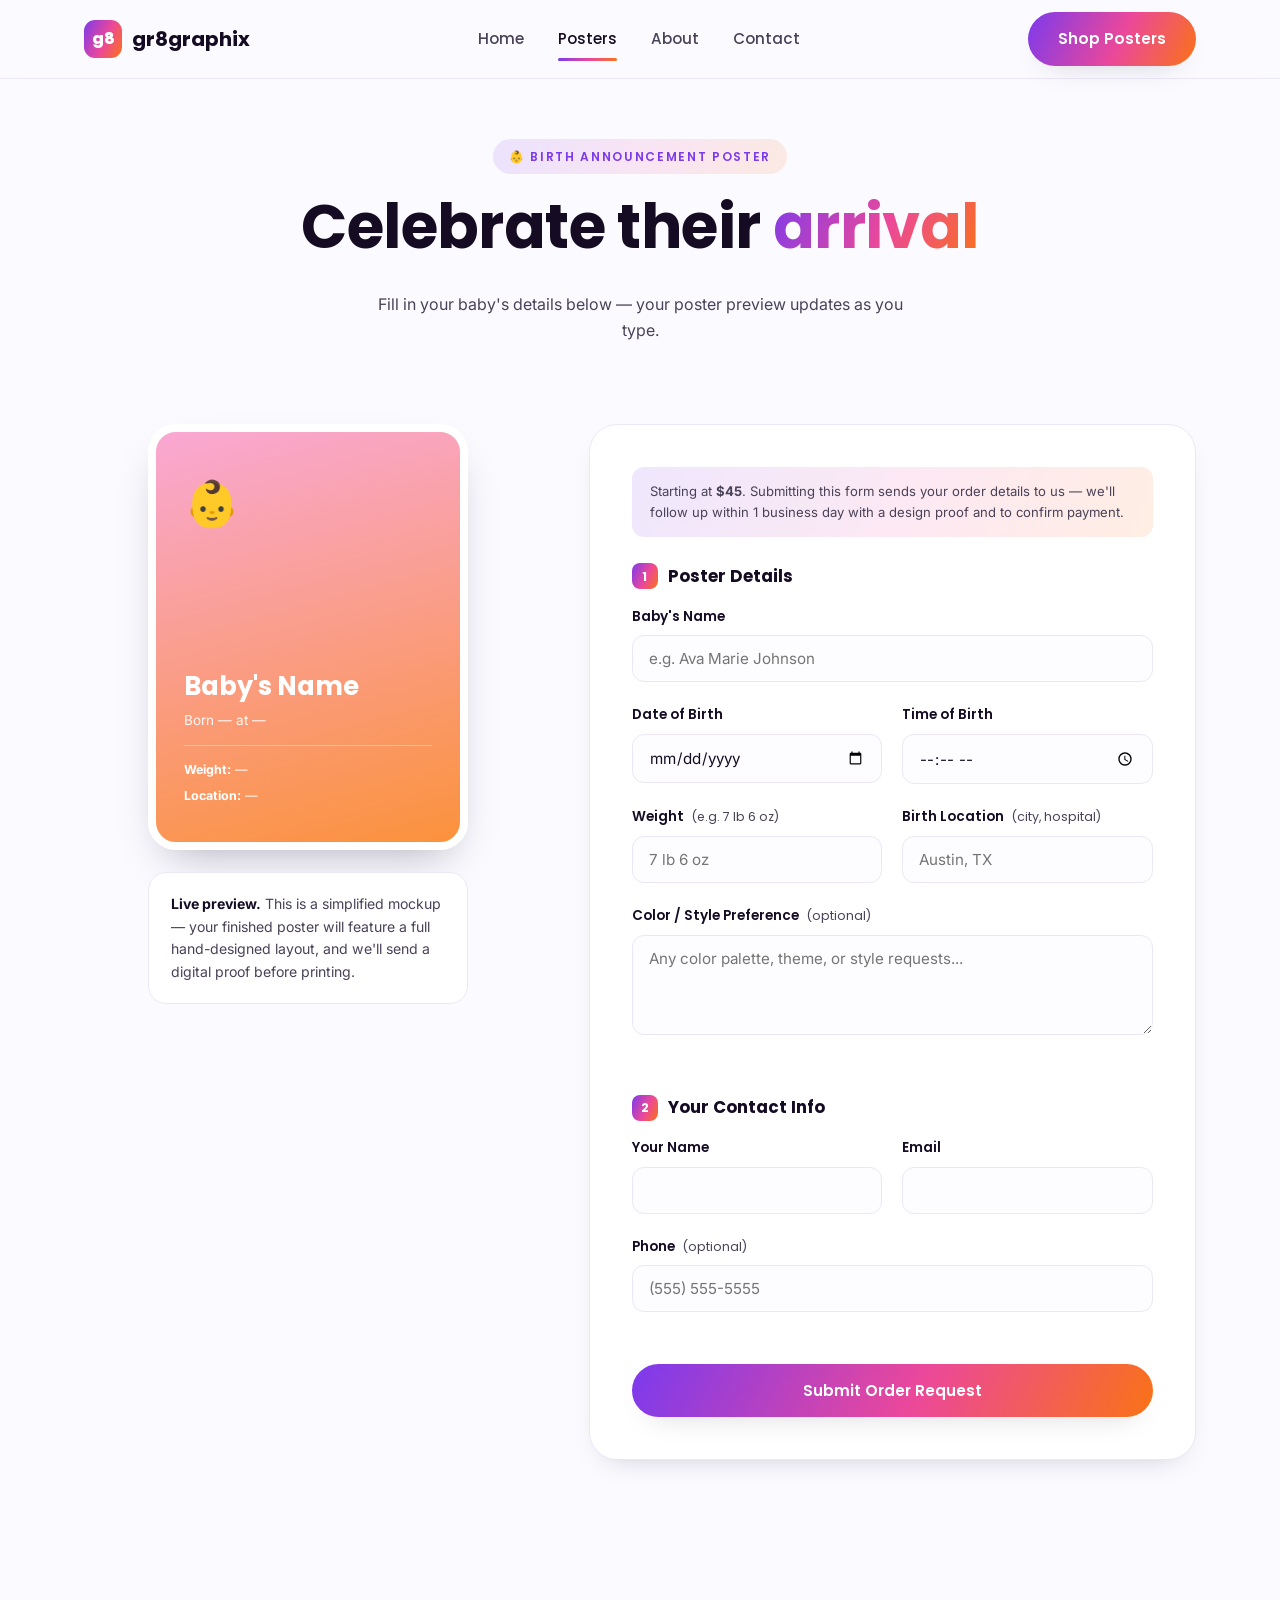
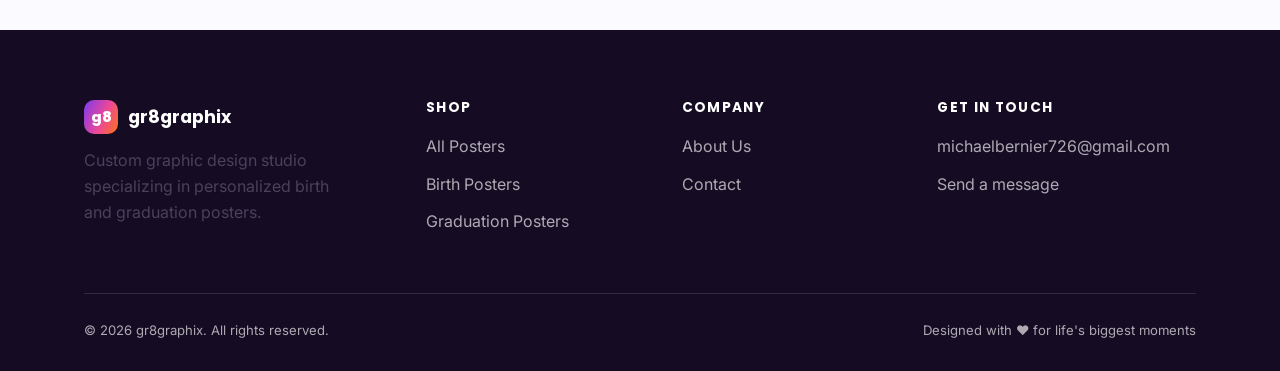
==== birth.html @ 395bb6df "Add gr8graphix website: home, poster options, buy pages, about, contact Static multi-page site with " ====
<!DOCTYPE html>
<html lang="en">
<head>
<meta charset="UTF-8">
<meta name="viewport" content="width=device-width, initial-scale=1.0">
<title>Custom Birth Announcement Poster — gr8graphix</title>
<meta name="description" content="Design a custom birth announcement poster with your baby's name, birth date, time, weight, and location.">
<link rel="preconnect" href="https://fonts.googleapis.com">
<link href="https://fonts.googleapis.com/css2?family=Inter:wght@400;500;600&family=Poppins:wght@600;700;800&display=swap" rel="stylesheet">
<link rel="stylesheet" href="css/style.css">
</head>
<body data-page="posters">

<header class="navbar">
  <div class="container">
    <a href="index.html" class="logo">
      <span class="mark">g8</span>
      gr8graphix
    </a>
    <nav class="nav-links">
      <a href="index.html" data-nav="home">Home</a>
      <a href="posters.html" data-nav="posters">Posters</a>
      <a href="about.html" data-nav="about">About</a>
      <a href="contact.html" data-nav="contact">Contact</a>
    </nav>
    <div class="nav-cta">
      <a href="posters.html" class="btn btn-primary">Shop Posters</a>
      <button class="nav-toggle" aria-label="Toggle menu">
        <span></span><span></span><span></span>
      </button>
    </div>
  </div>
</header>

<main>

  <section class="page-header" style="padding-bottom:0;">
    <div class="container">
      <span class="eyebrow">👶 Birth Announcement Poster</span>
      <h1>Celebrate their <span class="gradient-text">arrival</span></h1>
      <p>Fill in your baby's details below — your poster preview updates as you type.</p>
    </div>
  </section>

  <section>
    <div class="container">
      <div class="buy-layout">

        <div class="buy-preview">
          <div class="preview-poster birth" data-preview="birth">
            <div class="top-emoji">👶</div>
            <div>
              <div class="p-name">Baby's Name</div>
              <div class="p-line">Born <span class="p-date">—</span> at <span class="p-time">—</span></div>
              <div class="p-footer">
                <span><strong>Weight:</strong> <span class="p-weight">—</span></span>
                <span><strong>Location:</strong> <span class="p-location">—</span></span>
              </div>
            </div>
          </div>
          <div class="preview-note">
            <strong>Live preview.</strong> This is a simplified mockup — your finished poster will feature a
            full hand-designed layout, and we'll send a digital proof before printing.
          </div>
        </div>

        <div>
          <div class="form-card">
            <div class="form-note">
              Starting at <strong>$45</strong>. Submitting this form sends your order details to us —
              we'll follow up within 1 business day with a design proof and to confirm payment.
            </div>

            <form id="birth-order-form" novalidate>
              <fieldset>
                <legend><span class="badge">1</span> Poster Details</legend>

                <div class="field">
                  <label for="babyName">Baby's Name</label>
                  <input type="text" id="babyName" name="babyName" placeholder="e.g. Ava Marie Johnson" required>
                </div>

                <div class="form-row">
                  <div class="field">
                    <label for="birthDate">Date of Birth</label>
                    <input type="date" id="birthDate" name="birthDate" required>
                  </div>
                  <div class="field">
                    <label for="birthTime">Time of Birth</label>
                    <input type="time" id="birthTime" name="birthTime" required>
                  </div>
                </div>

                <div class="form-row">
                  <div class="field">
                    <label for="weight">Weight <span class="hint">(e.g. 7 lb 6 oz)</span></label>
                    <input type="text" id="weight" name="weight" placeholder="7 lb 6 oz" required>
                  </div>
                  <div class="field">
                    <label for="location">Birth Location <span class="hint">(city, hospital)</span></label>
                    <input type="text" id="location" name="location" placeholder="Austin, TX" required>
                  </div>
                </div>

                <div class="field">
                  <label for="notes">Color / Style Preference <span class="hint">(optional)</span></label>
                  <textarea id="notes" name="notes" placeholder="Any color palette, theme, or style requests..."></textarea>
                </div>
              </fieldset>

              <fieldset>
                <legend><span class="badge">2</span> Your Contact Info</legend>

                <div class="form-row">
                  <div class="field">
                    <label for="customerName">Your Name</label>
                    <input type="text" id="customerName" name="customerName" required>
                  </div>
                  <div class="field">
                    <label for="customerEmail">Email</label>
                    <input type="email" id="customerEmail" name="customerEmail" required>
                  </div>
                </div>

                <div class="field">
                  <label for="customerPhone">Phone <span class="hint">(optional)</span></label>
                  <input type="tel" id="customerPhone" name="customerPhone" placeholder="(555) 555-5555">
                </div>
              </fieldset>

              <button type="submit" class="btn btn-primary btn-block">Submit Order Request</button>
              <div id="birth-form-status" class="form-status"></div>
            </form>
          </div>
        </div>

      </div>
    </div>
  </section>

</main>

<footer>
  <div class="container">
    <div class="footer-grid">
      <div>
        <div class="footer-logo">
          <span class="mark">g8</span>
          <span>gr8graphix</span>
        </div>
        <p style="max-width:260px;">Custom graphic design studio specializing in personalized birth and graduation posters.</p>
      </div>
      <div>
        <h4>Shop</h4>
        <ul>
          <li><a href="posters.html">All Posters</a></li>
          <li><a href="birth.html">Birth Posters</a></li>
          <li><a href="graduation.html">Graduation Posters</a></li>
        </ul>
      </div>
      <div>
        <h4>Company</h4>
        <ul>
          <li><a href="about.html">About Us</a></li>
          <li><a href="contact.html">Contact</a></li>
        </ul>
      </div>
      <div>
        <h4>Get in touch</h4>
        <ul>
          <li><a href="mailto:michaelbernier726@gmail.com">michaelbernier726@gmail.com</a></li>
          <li><a href="contact.html">Send a message</a></li>
        </ul>
      </div>
    </div>
    <div class="footer-bottom">
      <span>© <span data-year></span> gr8graphix. All rights reserved.</span>
      <span>Designed with ♥ for life's biggest moments</span>
    </div>
  </div>
</footer>

<script src="js/main.js"></script>
</body>
</html>
---- css/style.css ----
/* ==========================================================================
   gr8graphix — Bold & Modern theme
   ========================================================================== */

:root {
  --purple: #7c3aed;
  --pink: #ec4899;
  --orange: #f97316;
  --gradient: linear-gradient(115deg, var(--purple) 0%, var(--pink) 55%, var(--orange) 100%);
  --gradient-soft: linear-gradient(115deg, rgba(124,58,237,0.12) 0%, rgba(236,72,153,0.12) 55%, rgba(249,115,22,0.12) 100%);
  --ink: #150c24;
  --ink-soft: #4a4258;
  --bg: #fbfaff;
  --card: #ffffff;
  --line: #ece7f6;
  --radius-lg: 28px;
  --radius-md: 18px;
  --radius-sm: 12px;
  --shadow: 0 20px 45px -20px rgba(21, 12, 36, 0.35);
  --shadow-soft: 0 12px 30px -18px rgba(21, 12, 36, 0.25);
  font-size: 16px;
}

* { box-sizing: border-box; }

html { scroll-behavior: smooth; }

body {
  margin: 0;
  background: var(--bg);
  color: var(--ink);
  font-family: 'Inter', -apple-system, BlinkMacSystemFont, 'Segoe UI', sans-serif;
  line-height: 1.6;
  -webkit-font-smoothing: antialiased;
}

h1, h2, h3, h4 {
  font-family: 'Poppins', 'Inter', sans-serif;
  line-height: 1.15;
  margin: 0 0 0.5em;
  letter-spacing: -0.01em;
}

h1 { font-size: clamp(2.4rem, 5vw, 3.8rem); font-weight: 700; }
h2 { font-size: clamp(1.8rem, 3.4vw, 2.6rem); font-weight: 700; }
h3 { font-size: 1.3rem; font-weight: 600; }

p { margin: 0 0 1em; color: var(--ink-soft); }

a { color: inherit; text-decoration: none; }

img { max-width: 100%; display: block; }

.container {
  width: 100%;
  max-width: 1160px;
  margin: 0 auto;
  padding: 0 24px;
}

.gradient-text {
  background: var(--gradient);
  -webkit-background-clip: text;
  background-clip: text;
  color: transparent;
}

.eyebrow {
  display: inline-flex;
  align-items: center;
  gap: 8px;
  font-family: 'Poppins', sans-serif;
  font-size: 0.75rem;
  font-weight: 600;
  letter-spacing: 0.14em;
  text-transform: uppercase;
  color: var(--purple);
  background: var(--gradient-soft);
  padding: 8px 16px;
  border-radius: 999px;
  margin-bottom: 18px;
}

/* ---------- Buttons ---------- */
.btn {
  display: inline-flex;
  align-items: center;
  justify-content: center;
  gap: 8px;
  font-family: 'Poppins', sans-serif;
  font-weight: 600;
  font-size: 0.95rem;
  padding: 15px 30px;
  border-radius: 999px;
  border: none;
  cursor: pointer;
  transition: transform 0.2s ease, box-shadow 0.2s ease, opacity 0.2s ease;
  white-space: nowrap;
}

.btn-primary {
  background: var(--gradient);
  color: #fff;
  box-shadow: var(--shadow-soft);
}

.btn-primary:hover { transform: translateY(-2px); box-shadow: var(--shadow); }

.btn-outline {
  background: transparent;
  color: var(--ink);
  border: 2px solid var(--line);
}

.btn-outline:hover { border-color: var(--purple); color: var(--purple); }

.btn-light {
  background: #fff;
  color: var(--purple);
}

.btn-light:hover { transform: translateY(-2px); }

.btn-block { width: 100%; }

/* ---------- Navbar ---------- */
.navbar {
  position: sticky;
  top: 0;
  z-index: 100;
  background: rgba(251, 250, 255, 0.85);
  backdrop-filter: blur(10px);
  border-bottom: 1px solid var(--line);
}

.navbar .container {
  display: flex;
  align-items: center;
  justify-content: space-between;
  height: 78px;
}

.logo {
  display: flex;
  align-items: center;
  gap: 10px;
  font-family: 'Poppins', sans-serif;
  font-weight: 700;
  font-size: 1.25rem;
  color: var(--ink);
}

.logo .mark {
  width: 38px;
  height: 38px;
  border-radius: 11px;
  background: var(--gradient);
  display: flex;
  align-items: center;
  justify-content: center;
  color: #fff;
  font-weight: 800;
  font-size: 1rem;
}

.nav-links {
  display: flex;
  align-items: center;
  gap: 34px;
  font-family: 'Poppins', sans-serif;
  font-weight: 500;
  font-size: 0.95rem;
}

.nav-links a {
  color: var(--ink-soft);
  position: relative;
  padding: 6px 0;
}

.nav-links a:hover, .nav-links a.active { color: var(--ink); }

.nav-links a.active::after {
  content: "";
  position: absolute;
  left: 0; right: 0; bottom: -4px;
  height: 3px;
  border-radius: 3px;
  background: var(--gradient);
}

.nav-cta { display: flex; align-items: center; gap: 18px; }

.nav-toggle {
  display: none;
  flex-direction: column;
  gap: 5px;
  background: none;
  border: none;
  cursor: pointer;
  padding: 8px;
}

.nav-toggle span {
  width: 24px;
  height: 2px;
  background: var(--ink);
  border-radius: 2px;
}

/* ---------- Hero ---------- */
.hero {
  padding: 76px 0 90px;
  overflow: hidden;
}

.hero .container {
  display: grid;
  grid-template-columns: 1.05fr 0.95fr;
  gap: 50px;
  align-items: center;
}

.hero-actions {
  display: flex;
  gap: 16px;
  flex-wrap: wrap;
  margin-top: 32px;
}

.hero-stats {
  display: flex;
  gap: 34px;
  margin-top: 46px;
  flex-wrap: wrap;
}

.hero-stats div strong {
  display: block;
  font-family: 'Poppins', sans-serif;
  font-size: 1.5rem;
  color: var(--ink);
}

.hero-stats div span { font-size: 0.85rem; color: var(--ink-soft); }

/* ---------- Poster mockups (CSS-only) ---------- */
.poster-stage {
  position: relative;
  min-height: 420px;
  display: flex;
  align-items: center;
  justify-content: center;
}

.poster-card {
  width: 230px;
  aspect-ratio: 3/4;
  border-radius: var(--radius-md);
  box-shadow: var(--shadow);
  padding: 26px;
  display: flex;
  flex-direction: column;
  justify-content: space-between;
  color: #fff;
  position: absolute;
  border: 6px solid rgba(255,255,255,0.5);
}

.poster-card.birth {
  background: linear-gradient(160deg, #f9a8d4 0%, #fb923c 100%);
  transform: rotate(-9deg) translate(-70px, 10px);
}

.poster-card.grad {
  background: linear-gradient(160deg, #7c3aed 0%, #4338ca 100%);
  transform: rotate(8deg) translate(70px, -14px);
  z-index: 2;
}

.poster-card .tag {
  font-family: 'Poppins', sans-serif;
  font-size: 0.65rem;
  text-transform: uppercase;
  letter-spacing: 0.12em;
  opacity: 0.85;
}

.poster-card .big-emoji { font-size: 2.6rem; }

.poster-card .name {
  font-family: 'Poppins', sans-serif;
  font-weight: 700;
  font-size: 1.3rem;
}

.poster-card .meta { font-size: 0.75rem; opacity: 0.9; }

.poster-card .stat-row {
  display: flex;
  justify-content: space-between;
  font-size: 0.7rem;
  border-top: 1px solid rgba(255,255,255,0.35);
  padding-top: 10px;
  margin-top: 10px;
}

/* ---------- Sections ---------- */
section { padding: 80px 0; }

.section-head {
  max-width: 640px;
  margin: 0 auto 52px;
  text-align: center;
}

.section-head.left { margin: 0 0 48px; text-align: left; }

.alt-bg { background: linear-gradient(180deg, #fff 0%, #f6f2ff 100%); }

/* ---------- Steps ---------- */
.steps-grid {
  display: grid;
  grid-template-columns: repeat(3, 1fr);
  gap: 28px;
}

.step-card {
  background: var(--card);
  border: 1px solid var(--line);
  border-radius: var(--radius-md);
  padding: 34px 28px;
}

.step-num {
  width: 46px;
  height: 46px;
  border-radius: 14px;
  background: var(--gradient);
  color: #fff;
  display: flex;
  align-items: center;
  justify-content: center;
  font-family: 'Poppins', sans-serif;
  font-weight: 700;
  margin-bottom: 20px;
}

/* ---------- Option / category cards ---------- */
.options-grid {
  display: grid;
  grid-template-columns: repeat(2, 1fr);
  gap: 30px;
}

.option-card {
  background: var(--card);
  border-radius: var(--radius-lg);
  border: 1px solid var(--line);
  overflow: hidden;
  display: flex;
  flex-direction: column;
  transition: transform 0.25s ease, box-shadow 0.25s ease;
}

.option-card:hover { transform: translateY(-6px); box-shadow: var(--shadow); }

.option-banner {
  height: 220px;
  display: flex;
  align-items: center;
  justify-content: center;
  position: relative;
}

.option-banner.birth { background: linear-gradient(135deg, #f9a8d4, #fb923c); }
.option-banner.grad { background: linear-gradient(135deg, #7c3aed, #4338ca); }

.option-banner .emoji { font-size: 4rem; }

.option-body { padding: 30px; flex: 1; display: flex; flex-direction: column; }

.option-price {
  font-family: 'Poppins', sans-serif;
  font-weight: 700;
  font-size: 1.4rem;
  color: var(--ink);
  margin: 10px 0 18px;
}

.option-price span {
  font-size: 0.85rem;
  font-weight: 500;
  color: var(--ink-soft);
}

.feature-list { list-style: none; padding: 0; margin: 0 0 24px; }

.feature-list li {
  display: flex;
  align-items: flex-start;
  gap: 10px;
  font-size: 0.92rem;
  color: var(--ink-soft);
  margin-bottom: 10px;
}

.feature-list li::before {
  content: "✓";
  color: var(--purple);
  font-weight: 700;
  flex-shrink: 0;
}

/* ---------- Buy pages ---------- */
.buy-layout {
  display: grid;
  grid-template-columns: 0.85fr 1.15fr;
  gap: 56px;
  align-items: start;
}

.buy-preview {
  position: sticky;
  top: 110px;
  display: flex;
  flex-direction: column;
  align-items: center;
  gap: 22px;
}

.preview-poster {
  width: 100%;
  max-width: 320px;
  aspect-ratio: 3/4;
  border-radius: var(--radius-lg);
  box-shadow: var(--shadow);
  border: 8px solid #fff;
  padding: 36px 28px;
  display: flex;
  flex-direction: column;
  justify-content: space-between;
  color: #fff;
}

.preview-poster.birth { background: linear-gradient(165deg, #f9a8d4 0%, #fb923c 100%); }
.preview-poster.grad { background: linear-gradient(165deg, #7c3aed 0%, #4338ca 100%); }

.preview-poster .top-emoji { font-size: 2.8rem; }

.preview-poster .p-name {
  font-family: 'Poppins', sans-serif;
  font-weight: 700;
  font-size: 1.6rem;
  word-break: break-word;
}

.preview-poster .p-line { font-size: 0.85rem; opacity: 0.92; margin: 3px 0; }

.preview-poster .p-footer {
  border-top: 1px solid rgba(255,255,255,0.4);
  padding-top: 14px;
  margin-top: 14px;
  display: grid;
  gap: 6px;
  font-size: 0.78rem;
}

.preview-note {
  background: var(--card);
  border: 1px solid var(--line);
  border-radius: var(--radius-md);
  padding: 20px 22px;
  font-size: 0.88rem;
  color: var(--ink-soft);
  width: 100%;
  max-width: 320px;
}

.preview-note strong { color: var(--ink); }

/* ---------- Forms ---------- */
.form-card {
  background: var(--card);
  border: 1px solid var(--line);
  border-radius: var(--radius-lg);
  padding: 42px;
  box-shadow: var(--shadow-soft);
}

.form-row {
  display: grid;
  grid-template-columns: 1fr 1fr;
  gap: 20px;
}

.field { margin-bottom: 22px; }

.field label {
  display: block;
  font-family: 'Poppins', sans-serif;
  font-size: 0.85rem;
  font-weight: 600;
  margin-bottom: 8px;
  color: var(--ink);
}

.field .hint {
  font-size: 0.78rem;
  color: var(--ink-soft);
  font-weight: 400;
  margin-left: 4px;
}

.field input,
.field select,
.field textarea {
  width: 100%;
  padding: 13px 16px;
  border-radius: var(--radius-sm);
  border: 1.5px solid var(--line);
  background: #fdfcff;
  font-family: 'Inter', sans-serif;
  font-size: 0.95rem;
  color: var(--ink);
  transition: border-color 0.2s ease, box-shadow 0.2s ease;
}

.field input:focus,
.field select:focus,
.field textarea:focus {
  outline: none;
  border-color: var(--purple);
  box-shadow: 0 0 0 4px rgba(124, 58, 237, 0.12);
}

.field textarea { resize: vertical; min-height: 100px; }

fieldset {
  border: none;
  padding: 0;
  margin: 0 0 30px;
}

fieldset legend {
  font-family: 'Poppins', sans-serif;
  font-weight: 700;
  font-size: 1.05rem;
  padding: 0 0 16px;
  display: flex;
  align-items: center;
  gap: 10px;
}

fieldset legend .badge {
  width: 26px;
  height: 26px;
  border-radius: 8px;
  background: var(--gradient);
  color: #fff;
  font-size: 0.75rem;
  display: flex;
  align-items: center;
  justify-content: center;
  font-family: 'Poppins', sans-serif;
}

.form-note {
  font-size: 0.82rem;
  color: var(--ink-soft);
  background: var(--gradient-soft);
  border-radius: var(--radius-sm);
  padding: 14px 18px;
  margin-bottom: 26px;
}

.form-status {
  display: none;
  border-radius: var(--radius-sm);
  padding: 16px 18px;
  font-size: 0.9rem;
  margin-top: 20px;
}

.form-status.show { display: block; }

.form-status.success {
  background: #ecfdf5;
  color: #047857;
  border: 1px solid #a7f3d0;
}

.form-status.error {
  background: #fef2f2;
  color: #b91c1c;
  border: 1px solid #fecaca;
}

/* ---------- About page ---------- */
.about-hero {
  display: grid;
  grid-template-columns: 1fr 1fr;
  gap: 50px;
  align-items: center;
}

.value-grid {
  display: grid;
  grid-template-columns: repeat(3, 1fr);
  gap: 26px;
}

.value-card {
  padding: 30px;
  border-radius: var(--radius-md);
  background: var(--card);
  border: 1px solid var(--line);
}

.value-card .icon {
  font-size: 1.8rem;
  margin-bottom: 14px;
}

.about-photo {
  border-radius: var(--radius-lg);
  background: var(--gradient);
  aspect-ratio: 4/3.4;
  display: flex;
  align-items: center;
  justify-content: center;
  color: #fff;
  font-family: 'Poppins', sans-serif;
  font-weight: 700;
  font-size: 1.4rem;
  text-align: center;
  padding: 30px;
  box-shadow: var(--shadow);
  position: relative;
}

/* ---------- Contact page ---------- */
.contact-grid {
  display: grid;
  grid-template-columns: 0.85fr 1.15fr;
  gap: 50px;
}

.contact-info-card {
  background: var(--ink);
  color: #fff;
  border-radius: var(--radius-lg);
  padding: 40px;
}

.contact-info-card h3 { color: #fff; }
.contact-info-card p { color: rgba(255,255,255,0.7); }

.contact-item {
  display: flex;
  gap: 14px;
  align-items: flex-start;
  margin-bottom: 26px;
}

.contact-item .icon {
  width: 42px;
  height: 42px;
  border-radius: 12px;
  background: var(--gradient);
  display: flex;
  align-items: center;
  justify-content: center;
  flex-shrink: 0;
}

.contact-item strong { display: block; color: #fff; font-family: 'Poppins', sans-serif; }
.contact-item span { color: rgba(255,255,255,0.7); font-size: 0.9rem; }

.social-row { display: flex; gap: 12px; margin-top: 10px; }

.social-row a {
  width: 40px;
  height: 40px;
  border-radius: 10px;
  background: rgba(255,255,255,0.1);
  display: flex;
  align-items: center;
  justify-content: center;
  transition: background 0.2s ease;
}

.social-row a:hover { background: var(--gradient); }

/* ---------- FAQ ---------- */
.faq-item {
  border-bottom: 1px solid var(--line);
  padding: 22px 0;
}

.faq-item h4 { margin-bottom: 8px; }

/* ---------- CTA band ---------- */
.cta-band {
  background: var(--gradient);
  border-radius: var(--radius-lg);
  padding: 60px;
  text-align: center;
  color: #fff;
  margin: 0 24px;
}

.cta-band h2 { color: #fff; }
.cta-band p { color: rgba(255,255,255,0.9); max-width: 520px; margin: 0 auto 30px; }
.cta-band .btn-outline { border-color: rgba(255,255,255,0.5); color: #fff; }
.cta-band .btn-outline:hover { border-color: #fff; background: rgba(255,255,255,0.12); }

/* ---------- Footer ---------- */
footer {
  background: var(--ink);
  color: rgba(255,255,255,0.65);
  padding: 70px 0 30px;
  margin-top: 90px;
}

.footer-grid {
  display: grid;
  grid-template-columns: 1.4fr 1fr 1fr 1.2fr;
  gap: 40px;
  padding-bottom: 46px;
  border-bottom: 1px solid rgba(255,255,255,0.12);
}

.footer-grid h4 {
  color: #fff;
  font-size: 0.85rem;
  text-transform: uppercase;
  letter-spacing: 0.1em;
  margin-bottom: 18px;
}

.footer-grid ul { list-style: none; padding: 0; margin: 0; }
.footer-grid li { margin-bottom: 12px; }
.footer-grid a:hover { color: #fff; }

.footer-logo { display: flex; align-items: center; gap: 10px; margin-bottom: 14px; }
.footer-logo .mark {
  width: 34px; height: 34px; border-radius: 10px;
  background: var(--gradient); display: flex; align-items: center; justify-content: center;
  color: #fff; font-weight: 800; font-family: 'Poppins', sans-serif; font-size: 0.9rem;
}
.footer-logo span { color: #fff; font-family: 'Poppins', sans-serif; font-weight: 700; font-size: 1.1rem; }

.footer-bottom {
  display: flex;
  justify-content: space-between;
  align-items: center;
  padding-top: 26px;
  font-size: 0.82rem;
  flex-wrap: wrap;
  gap: 10px;
}

/* ---------- Page header (non-home pages) ---------- */
.page-header {
  padding: 60px 0 20px;
  text-align: center;
}

.page-header p { max-width: 560px; margin: 0 auto; }

/* ---------- Responsive ---------- */
@media (max-width: 960px) {
  .hero .container { grid-template-columns: 1fr; }
  .poster-stage { min-height: 340px; order: -1; }
  .options-grid { grid-template-columns: 1fr; }
  .steps-grid { grid-template-columns: 1fr; }
  .value-grid { grid-template-columns: 1fr 1fr; }
  .buy-layout { grid-template-columns: 1fr; }
  .buy-preview { position: static; }
  .about-hero { grid-template-columns: 1fr; }
  .contact-grid { grid-template-columns: 1fr; }
  .footer-grid { grid-template-columns: 1fr 1fr; }
}

@media (max-width: 720px) {
  .nav-links, .nav-cta .btn { display: none; }
  .nav-toggle { display: flex; }
  .navbar.open .nav-links {
    display: flex;
    flex-direction: column;
    position: absolute;
    top: 78px;
    left: 0; right: 0;
    background: #fff;
    padding: 24px;
    border-bottom: 1px solid var(--line);
    gap: 18px;
  }
  .form-row { grid-template-columns: 1fr; }
  .value-grid { grid-template-columns: 1fr; }
  .cta-band { padding: 40px 24px; margin: 0 12px; }
  .footer-grid { grid-template-columns: 1fr; }
}
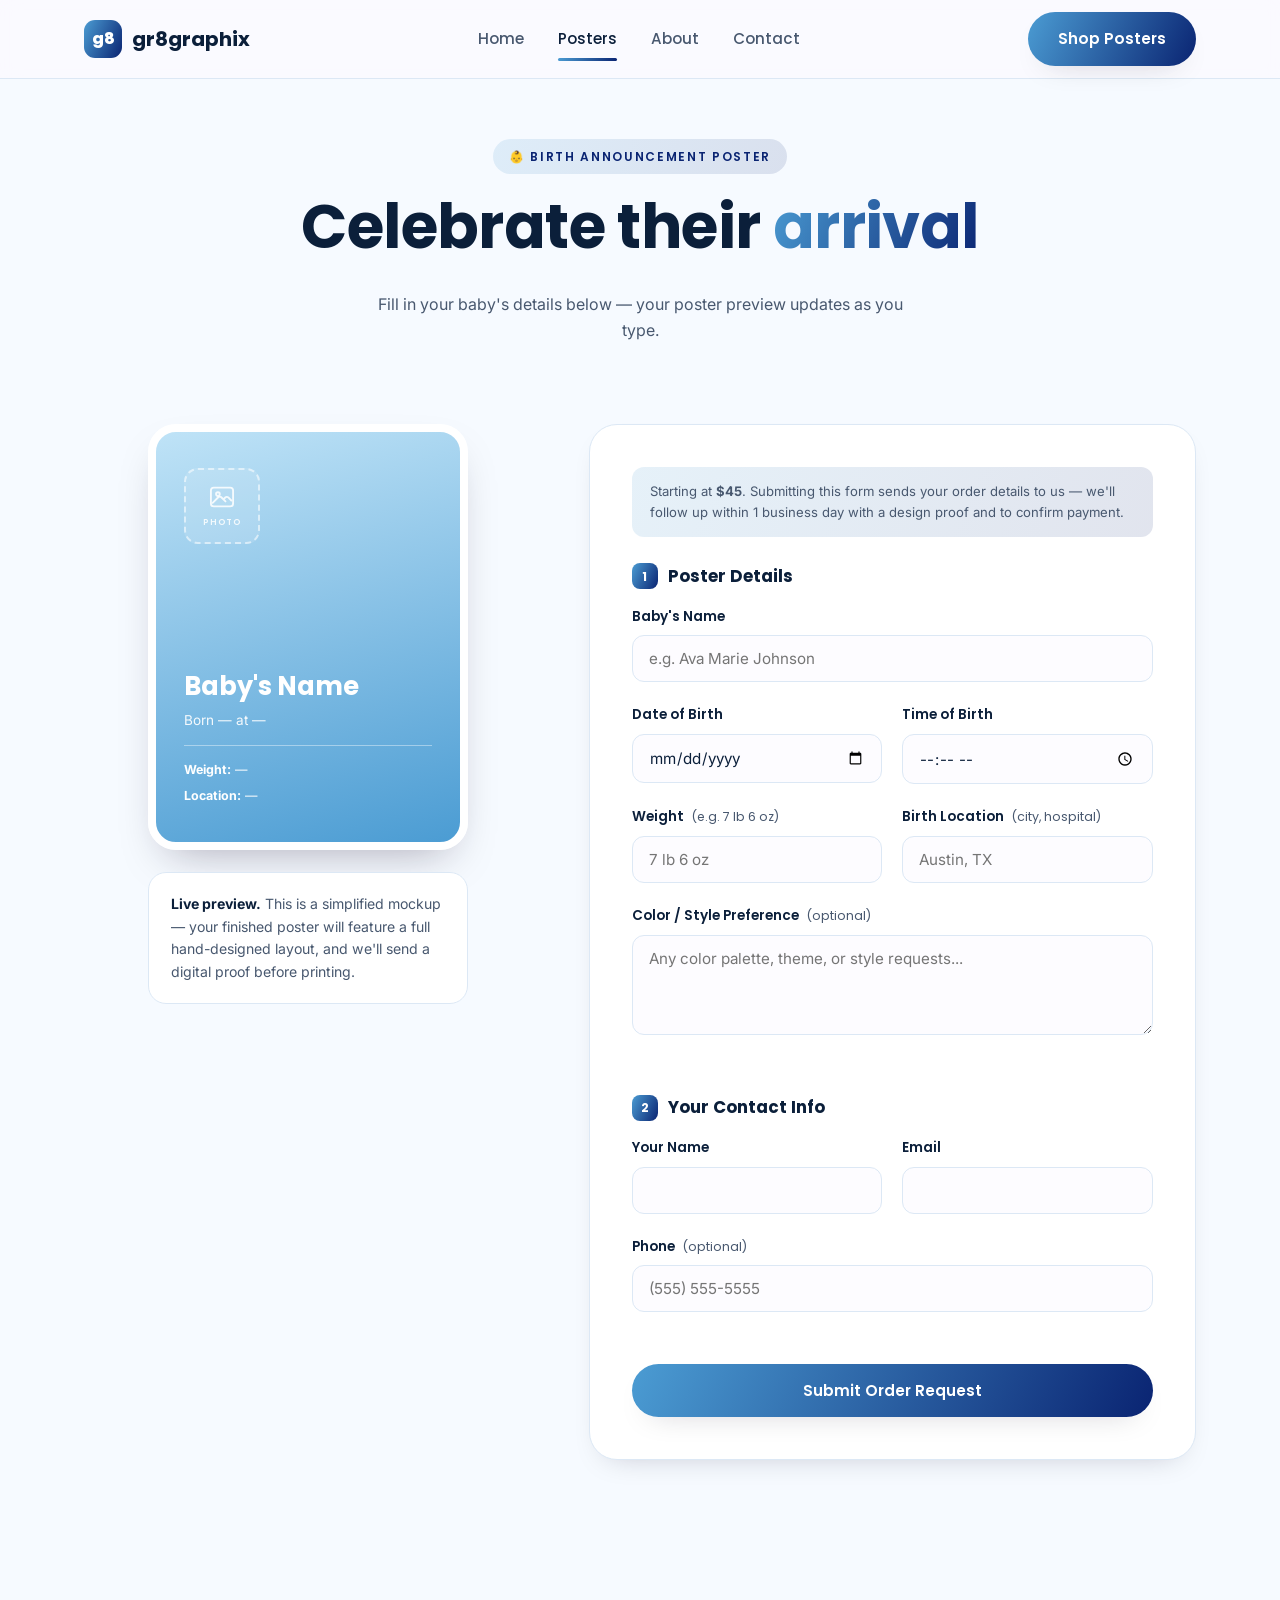
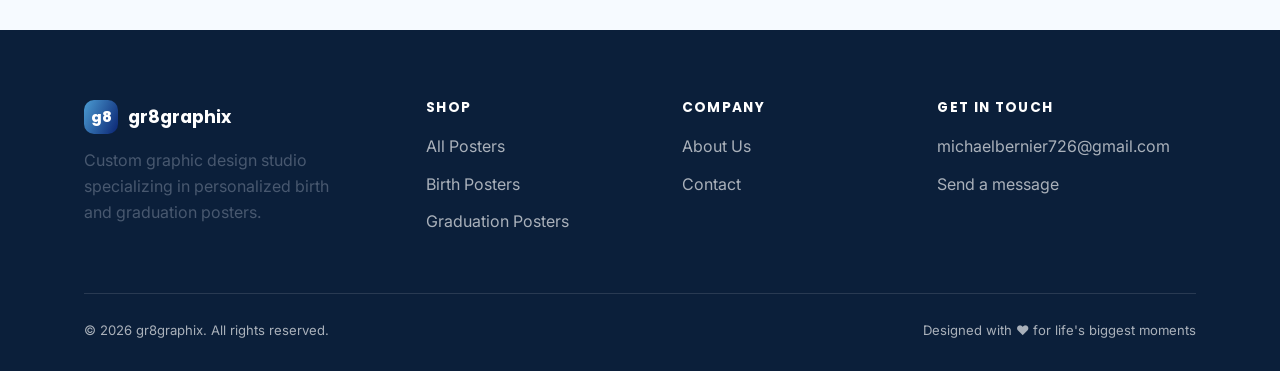
==== commit f14b1c5a: "Replace baby/graduation cap emoji with photo placeholders Swaps the emoji standing in for poster ima" ====
--- a/birth.html
+++ b/birth.html
@@ -48,7 +48,14 @@
 
         <div class="buy-preview">
           <div class="preview-poster birth" data-preview="birth">
-            <div class="top-emoji">👶</div>
+            <div class="photo-placeholder photo-placeholder--md">
+              <svg viewBox="0 0 24 24" fill="none" xmlns="http://www.w3.org/2000/svg" aria-hidden="true">
+                <rect x="2.5" y="4" width="19" height="16" rx="2.5" stroke="currentColor" stroke-width="1.6"/>
+                <circle cx="8.5" cy="9.5" r="1.6" stroke="currentColor" stroke-width="1.6"/>
+                <path d="M4 17l4.8-4.8a1.8 1.8 0 0 1 2.6 0L15 15.8M13.2 14l1.6-1.6a1.8 1.8 0 0 1 2.6 0L20 15" stroke="currentColor" stroke-width="1.6" stroke-linecap="round" stroke-linejoin="round"/>
+              </svg>
+              <span>Photo</span>
+            </div>
             <div>
               <div class="p-name">Baby's Name</div>
               <div class="p-line">Born <span class="p-date">—</span> at <span class="p-time">—</span></div>
--- a/css/style.css
+++ b/css/style.css
@@ -3,16 +3,17 @@
    ========================================================================== */
 
 :root {
-  --purple: #7c3aed;
-  --pink: #ec4899;
-  --orange: #f97316;
-  --gradient: linear-gradient(115deg, var(--purple) 0%, var(--pink) 55%, var(--orange) 100%);
-  --gradient-soft: linear-gradient(115deg, rgba(124,58,237,0.12) 0%, rgba(236,72,153,0.12) 55%, rgba(249,115,22,0.12) 100%);
-  --ink: #150c24;
-  --ink-soft: #4a4258;
-  --bg: #fbfaff;
+  --carolina: #4b9cd3;
+  --sky: #7ec4e8;
+  --navy: #0a2472;
+  --navy-deep: #041e42;
+  --gradient: linear-gradient(115deg, var(--carolina) 0%, var(--navy) 100%);
+  --gradient-soft: linear-gradient(115deg, rgba(75,156,211,0.14) 0%, rgba(10,36,114,0.12) 100%);
+  --ink: #0b1f3a;
+  --ink-soft: #48586f;
+  --bg: #f6faff;
   --card: #ffffff;
-  --line: #ece7f6;
+  --line: #dce8f5;
   --radius-lg: 28px;
   --radius-md: 18px;
   --radius-sm: 12px;
@@ -74,7 +75,7 @@
   font-weight: 600;
   letter-spacing: 0.14em;
   text-transform: uppercase;
-  color: var(--purple);
+  color: var(--navy);
   background: var(--gradient-soft);
   padding: 8px 16px;
   border-radius: 999px;
@@ -112,11 +113,11 @@
   border: 2px solid var(--line);
 }
 
-.btn-outline:hover { border-color: var(--purple); color: var(--purple); }
+.btn-outline:hover { border-color: var(--navy); color: var(--navy); }
 
 .btn-light {
   background: #fff;
-  color: var(--purple);
+  color: var(--navy);
 }
 
 .btn-light:hover { transform: translateY(-2px); }
@@ -268,12 +269,12 @@
 }
 
 .poster-card.birth {
-  background: linear-gradient(160deg, #f9a8d4 0%, #fb923c 100%);
+  background: linear-gradient(160deg, #bfe3f7 0%, var(--carolina) 100%);
   transform: rotate(-9deg) translate(-70px, 10px);
 }
 
 .poster-card.grad {
-  background: linear-gradient(160deg, #7c3aed 0%, #4338ca 100%);
+  background: linear-gradient(160deg, var(--carolina) 0%, var(--navy) 100%);
   transform: rotate(8deg) translate(70px, -14px);
   z-index: 2;
 }
@@ -286,7 +287,41 @@
   opacity: 0.85;
 }
 
-.poster-card .big-emoji { font-size: 2.6rem; }
+/* ---------- Photo placeholders ---------- */
+/* Stand-ins for real photography. Swap the <div class="photo-placeholder"> in
+   the HTML for an <img> once real poster photos are ready. */
+.photo-placeholder {
+  display: inline-flex;
+  flex-direction: column;
+  align-items: center;
+  justify-content: center;
+  gap: 5px;
+  border: 2px dashed rgba(255,255,255,0.55);
+  border-radius: 14px;
+  background: rgba(255,255,255,0.12);
+  color: rgba(255,255,255,0.85);
+  flex-shrink: 0;
+}
+
+.photo-placeholder span {
+  font-family: 'Poppins', sans-serif;
+  font-weight: 600;
+  text-transform: uppercase;
+  letter-spacing: 0.08em;
+  color: inherit;
+}
+
+.photo-placeholder--sm { width: 56px; height: 56px; }
+.photo-placeholder--sm svg { width: 22px; height: 22px; }
+.photo-placeholder--sm span { display: none; }
+
+.photo-placeholder--md { width: 76px; height: 76px; }
+.photo-placeholder--md svg { width: 28px; height: 28px; }
+.photo-placeholder--md span { font-size: 0.52rem; }
+
+.photo-placeholder--lg { width: 108px; height: 108px; }
+.photo-placeholder--lg svg { width: 38px; height: 38px; }
+.photo-placeholder--lg span { font-size: 0.6rem; }
 
 .poster-card .name {
   font-family: 'Poppins', sans-serif;
@@ -373,10 +408,8 @@
   position: relative;
 }
 
-.option-banner.birth { background: linear-gradient(135deg, #f9a8d4, #fb923c); }
-.option-banner.grad { background: linear-gradient(135deg, #7c3aed, #4338ca); }
-
-.option-banner .emoji { font-size: 4rem; }
+.option-banner.birth { background: linear-gradient(135deg, #bfe3f7, var(--carolina)); }
+.option-banner.grad { background: linear-gradient(135deg, var(--carolina), var(--navy)); }
 
 .option-body { padding: 30px; flex: 1; display: flex; flex-direction: column; }
 
@@ -407,7 +440,7 @@
 
 .feature-list li::before {
   content: "✓";
-  color: var(--purple);
+  color: var(--navy);
   font-weight: 700;
   flex-shrink: 0;
 }
@@ -443,10 +476,8 @@
   color: #fff;
 }
 
-.preview-poster.birth { background: linear-gradient(165deg, #f9a8d4 0%, #fb923c 100%); }
-.preview-poster.grad { background: linear-gradient(165deg, #7c3aed 0%, #4338ca 100%); }
-
-.preview-poster .top-emoji { font-size: 2.8rem; }
+.preview-poster.birth { background: linear-gradient(165deg, #bfe3f7 0%, var(--carolina) 100%); }
+.preview-poster.grad { background: linear-gradient(165deg, var(--carolina) 0%, var(--navy) 100%); }
 
 .preview-poster .p-name {
   font-family: 'Poppins', sans-serif;
@@ -530,8 +561,8 @@
 .field select:focus,
 .field textarea:focus {
   outline: none;
-  border-color: var(--purple);
-  box-shadow: 0 0 0 4px rgba(124, 58, 237, 0.12);
+  border-color: var(--carolina);
+  box-shadow: 0 0 0 4px rgba(75, 156, 211, 0.16);
 }
 
 .field textarea { resize: vertical; min-height: 100px; }
